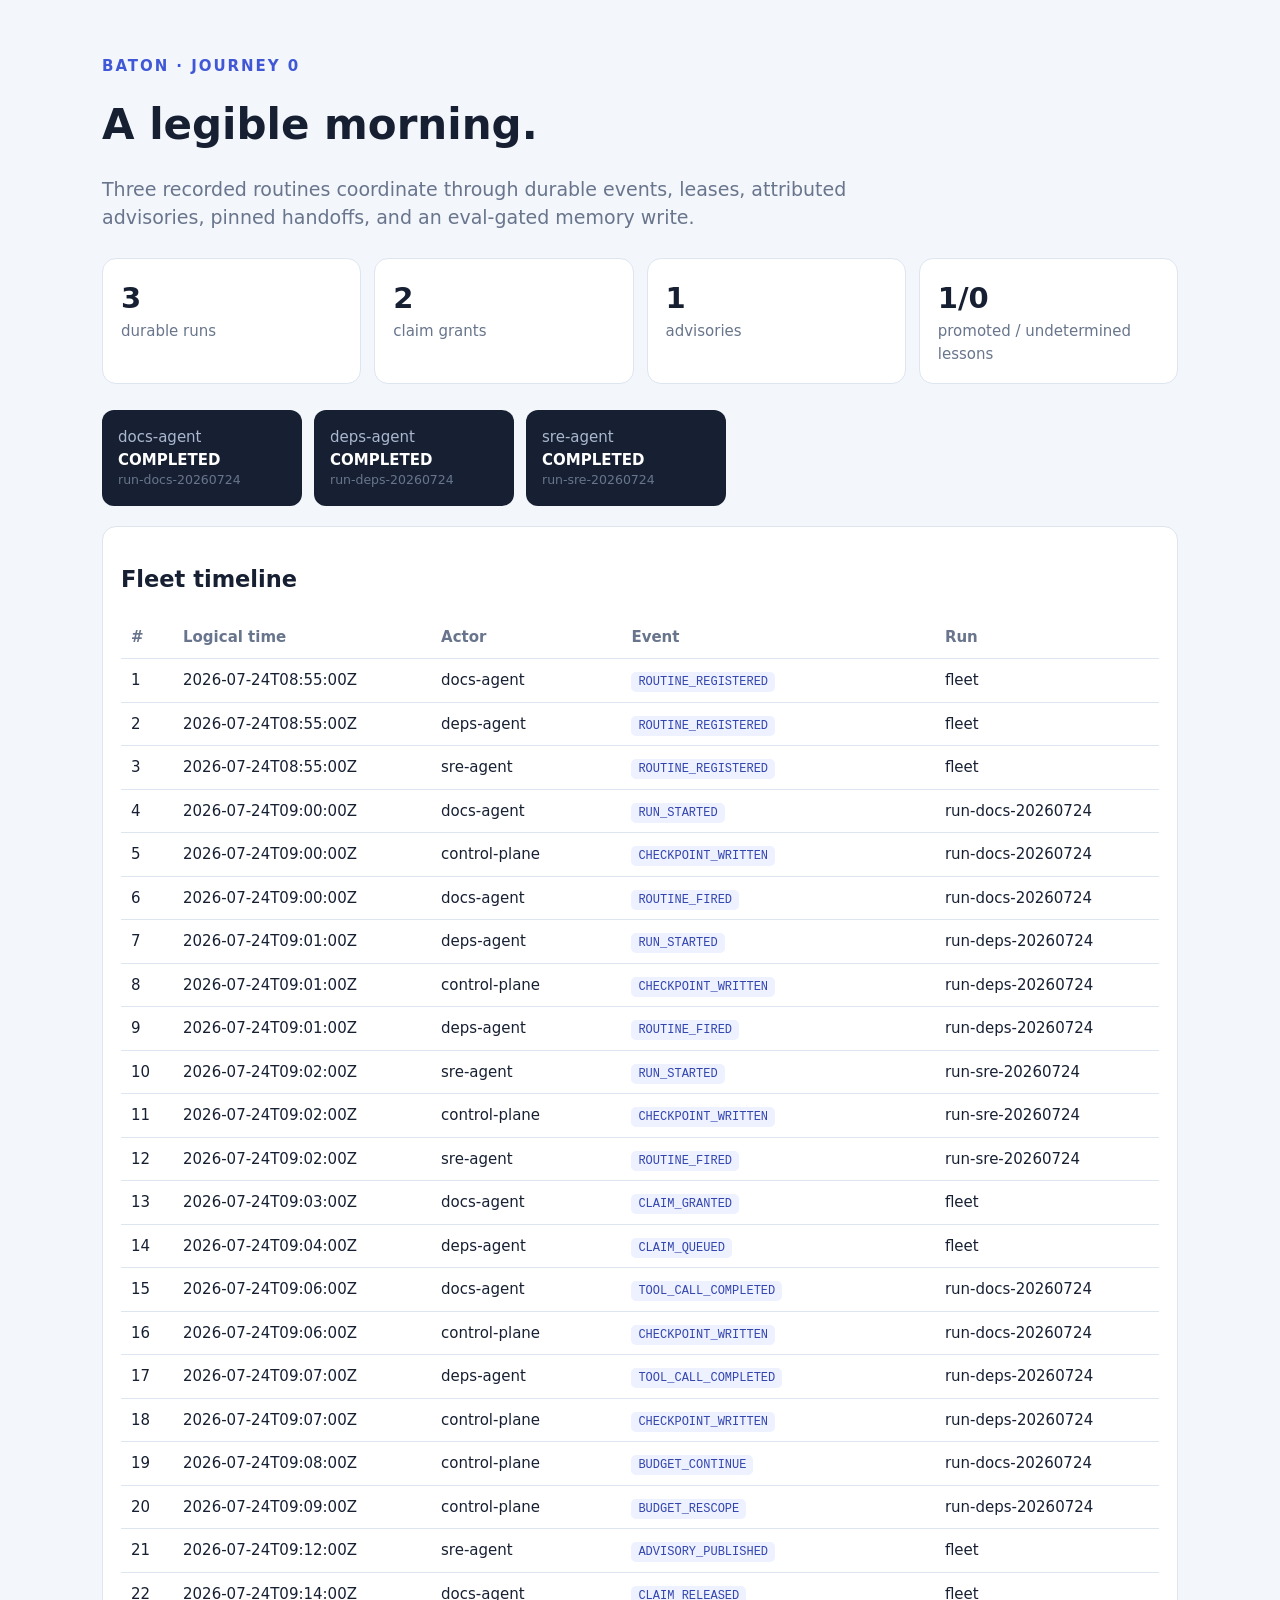
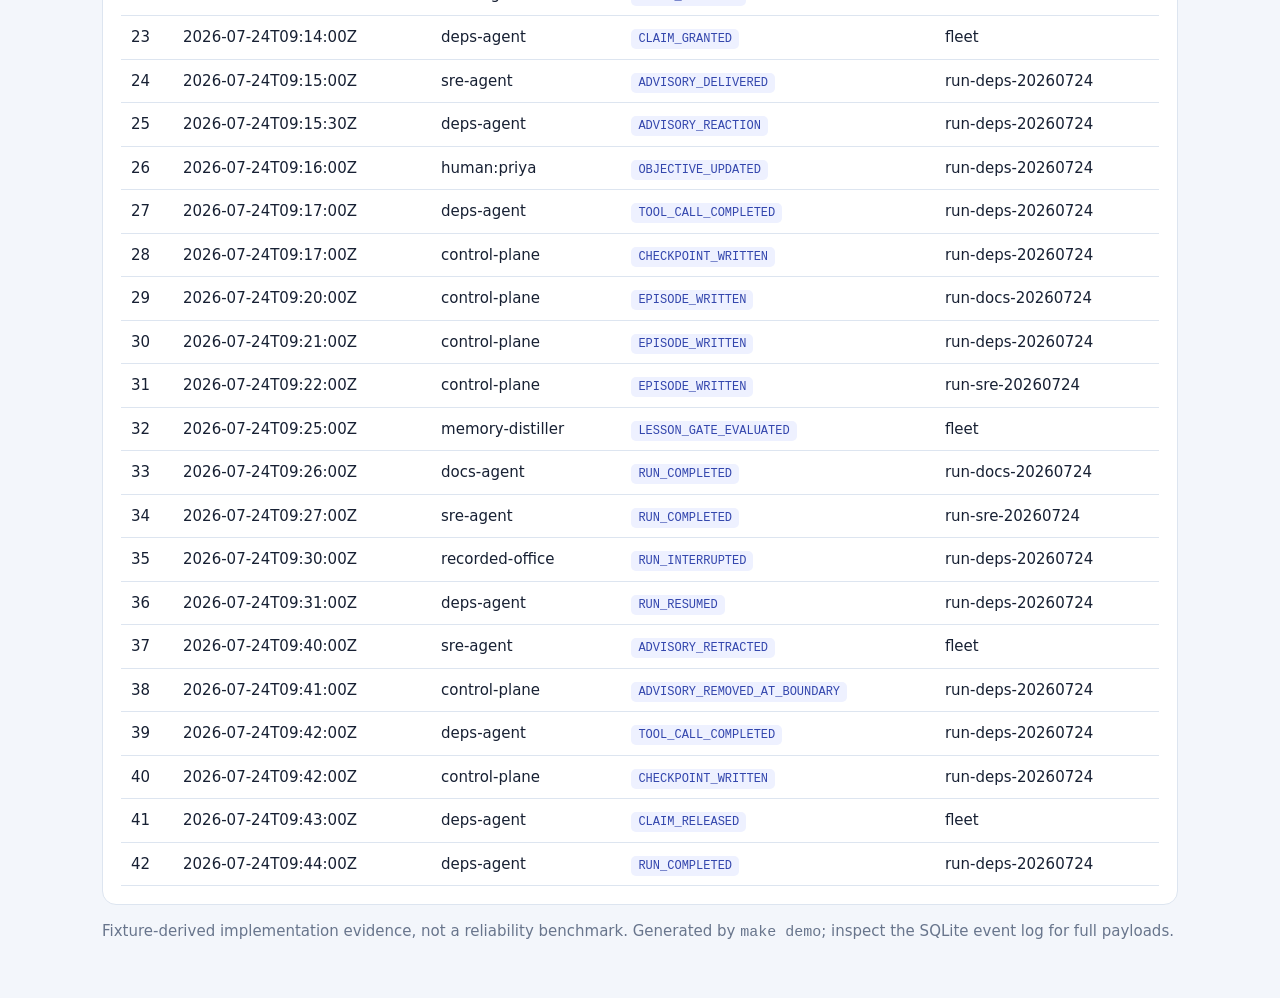
==== docs/index.html @ bcf2fb65 "feat: ship deterministic baton alpha" ====
<!doctype html>
<html lang="en"><head><meta charset="utf-8">
<meta name="viewport" content="width=device-width,initial-scale=1">
<meta http-equiv="refresh" content="0;url=demo/">
<title>BATON demo</title></head>
<body><p><a href="demo/">Open the BATON fleet timeline</a>.</p></body>
</html>
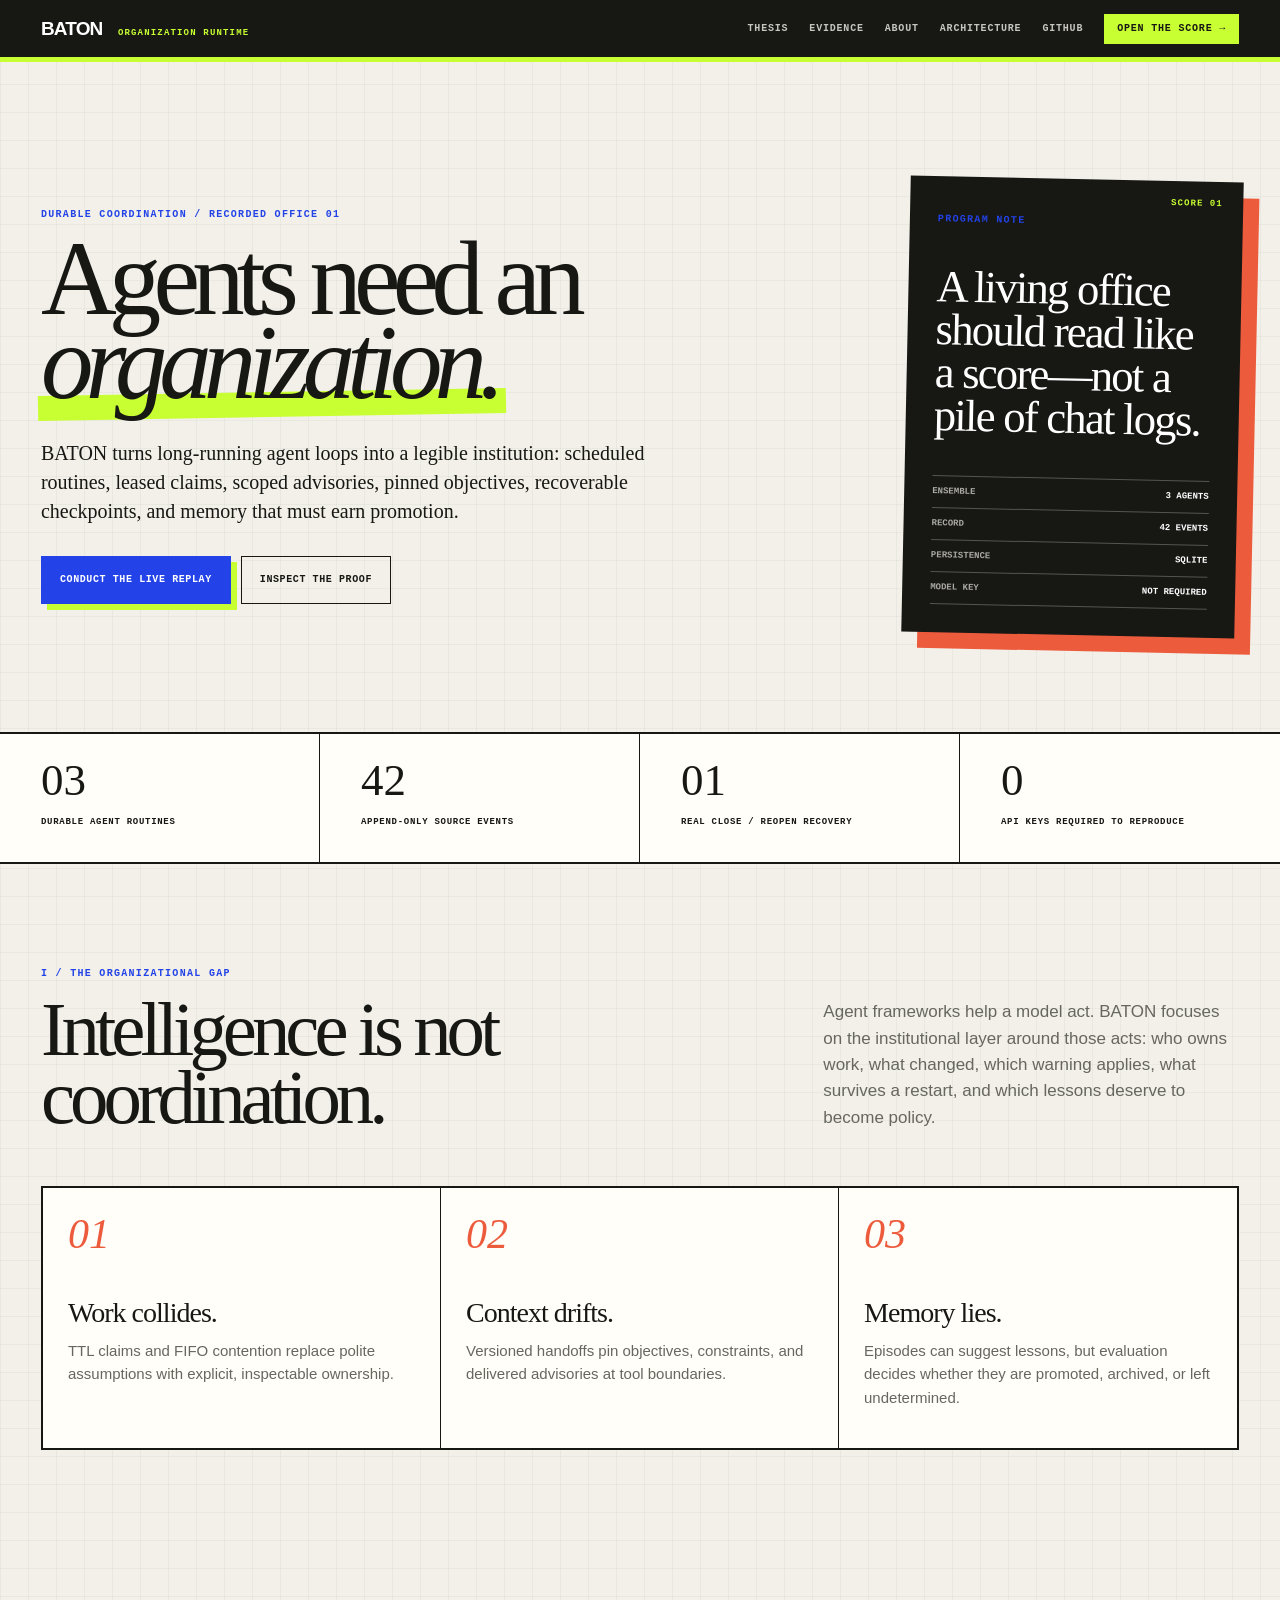
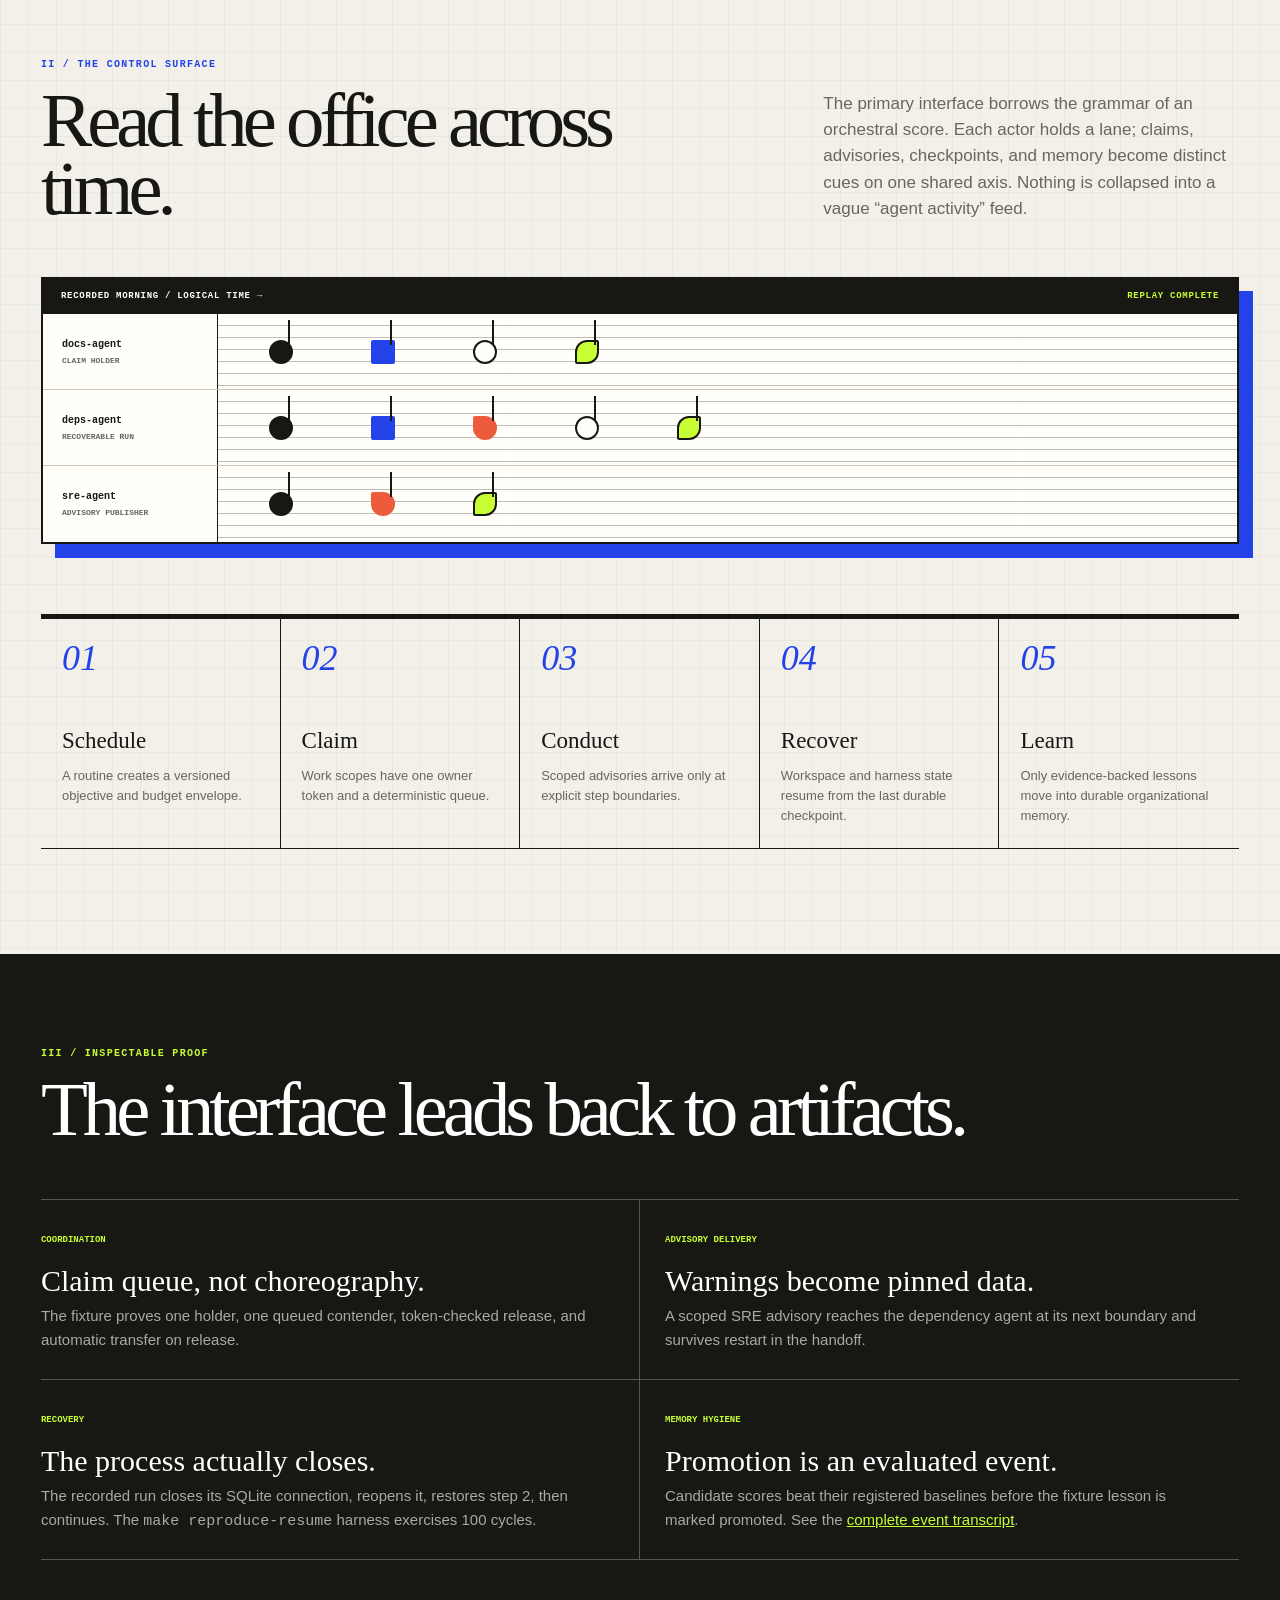
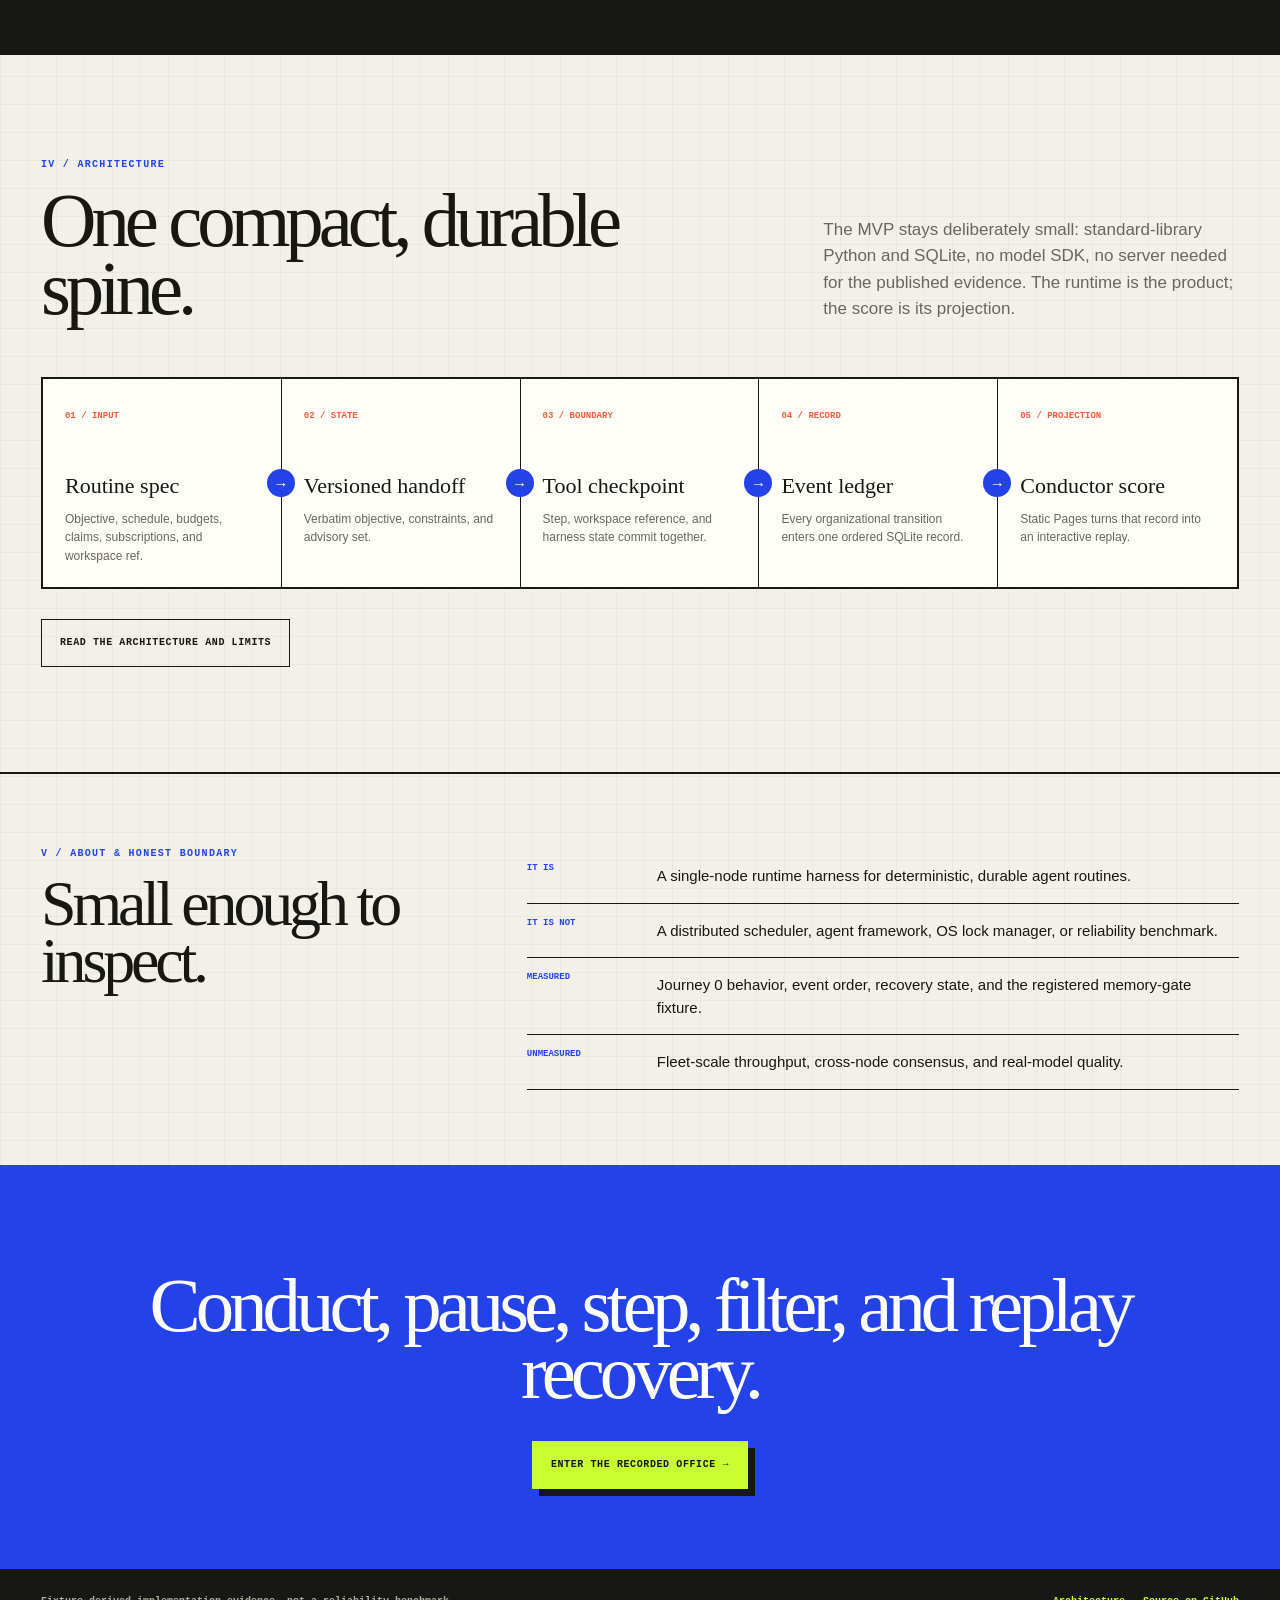
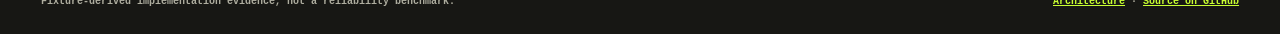
==== commit 173749a1: "site: launch full interactive product experience" ====
--- a/docs/index.html
+++ b/docs/index.html
@@ -1,7 +1,140 @@
 <!doctype html>
 <html lang="en"><head><meta charset="utf-8">
 <meta name="viewport" content="width=device-width,initial-scale=1">
-<meta http-equiv="refresh" content="0;url=demo/">
-<title>BATON demo</title></head>
-<body><p><a href="demo/">Open the BATON fleet timeline</a>.</p></body>
+<meta name="description" content="BATON is a durable organization runtime for
+coordinated agent routines, recoverable handoffs, and eval-gated memory.">
+<meta name="color-scheme" content="light">
+<link rel="stylesheet" href="assets/site.css">
+<title>BATON — a durable organization for agents</title></head>
+<body><a class="skip-link" href="#main">Skip to content</a>
+<header class="site-nav"><a class="brand" href="./">BATON
+<span>organization runtime</span></a><nav aria-label="Main navigation">
+<a href="#thesis">Thesis</a><a href="#evidence">Evidence</a>
+<a href="#about">About</a>
+<a href="architecture/">Architecture</a>
+<a href="https://github.com/Aneesh-Pothuru/baton">GitHub</a>
+<a class="score-link" href="demo/">Open the score →</a></nav></header>
+<main id="main"><section class="hero"><div><p class="eyebrow">Durable coordination /
+recorded office 01</p><h1>Agents need an <em>organization.</em></h1>
+<p class="hero-copy">BATON turns long-running agent loops into a legible
+institution: scheduled routines, leased claims, scoped advisories, pinned
+objectives, recoverable checkpoints, and memory that must earn promotion.</p>
+<div class="actions"><a class="button primary" href="demo/">Conduct the live
+replay</a><a class="button ghost" href="#evidence">Inspect the proof</a></div>
+</div><aside class="cover-note"><span class="proof-label">Program note</span>
+<p class="quote">A living office should read like a score—not a pile of
+chat logs.</p><ul class="cover-facts"><li><span>Ensemble</span>
+<strong>3 agents</strong></li><li><span>Record</span>
+<strong>42 events</strong></li><li><span>Persistence</span>
+<strong>SQLite</strong></li><li><span>Model key</span>
+<strong>Not required</strong></li></ul></aside></section>
+<section class="proof-ribbon" aria-label="Recorded implementation proof">
+<div class="proof"><strong>03</strong><span>durable agent routines</span></div>
+<div class="proof"><strong>42</strong><span>append-only source events</span></div>
+<div class="proof"><strong>01</strong><span>real close / reopen recovery</span></div>
+<div class="proof"><strong>0</strong><span>API keys required to reproduce</span></div>
+</section>
+<section class="section" id="thesis"><div class="section-heading"><div>
+<p class="section-index">I / The organizational gap</p>
+<h2>Intelligence is not coordination.</h2></div>
+<p>Agent frameworks help a model act. BATON focuses on the institutional layer
+around those acts: who owns work, what changed, which warning applies, what
+survives a restart, and which lessons deserve to become policy.</p></div>
+<div class="problem-grid"><article class="problem"><b>01</b>
+<h3>Work collides.</h3><p>TTL claims and FIFO contention replace polite
+assumptions with explicit, inspectable ownership.</p></article>
+<article class="problem"><b>02</b><h3>Context drifts.</h3>
+<p>Versioned handoffs pin objectives, constraints, and delivered advisories at
+tool boundaries.</p></article><article class="problem"><b>03</b>
+<h3>Memory lies.</h3><p>Episodes can suggest lessons, but evaluation decides
+whether they are promoted, archived, or left undetermined.</p></article></div>
+</section>
+<section class="section"><div class="section-heading"><div>
+<p class="section-index">II / The control surface</p>
+<h2>Read the office across time.</h2></div>
+<p>The primary interface borrows the grammar of an orchestral score. Each actor
+holds a lane; claims, advisories, checkpoints, and memory become distinct cues
+on one shared axis. Nothing is collapsed into a vague “agent activity” feed.</p>
+</div><div class="score-preview" aria-label="Preview of the BATON score">
+<div class="preview-top"><span>Recorded morning / logical time →</span>
+<strong>Replay complete</strong></div>
+<div class="preview-row"><div class="preview-label">docs-agent
+<small>claim holder</small></div><div class="staff"><i class="note"></i>
+<i class="note claim"></i><i class="note hollow"></i>
+<i class="note memory"></i></div></div>
+<div class="preview-row"><div class="preview-label">deps-agent
+<small>recoverable run</small></div><div class="staff">
+<i class="note"></i><i class="note claim"></i>
+<i class="note warning"></i><i class="note hollow"></i>
+<i class="note memory"></i></div></div>
+<div class="preview-row"><div class="preview-label">sre-agent
+<small>advisory publisher</small></div><div class="staff">
+<i class="note"></i><i class="note warning"></i>
+<i class="note memory"></i></div></div></div>
+<div class="journey" aria-label="BATON coordination loop">
+<article class="act"><strong>01</strong><h3>Schedule</h3>
+<p>A routine creates a versioned objective and budget envelope.</p></article>
+<article class="act"><strong>02</strong><h3>Claim</h3>
+<p>Work scopes have one owner token and a deterministic queue.</p></article>
+<article class="act"><strong>03</strong><h3>Conduct</h3>
+<p>Scoped advisories arrive only at explicit step boundaries.</p></article>
+<article class="act"><strong>04</strong><h3>Recover</h3>
+<p>Workspace and harness state resume from the last durable checkpoint.</p></article>
+<article class="act"><strong>05</strong><h3>Learn</h3>
+<p>Only evidence-backed lessons move into durable organizational memory.</p>
+</article></div></section>
+<section class="evidence-band" id="evidence"><div class="evidence">
+<p class="section-index">III / Inspectable proof</p>
+<h2>The interface leads back to artifacts.</h2>
+<div class="evidence-grid"><article class="evidence-item">
+<b>Coordination</b><h3>Claim queue, not choreography.</h3>
+<p>The fixture proves one holder, one queued contender, token-checked release,
+and automatic transfer on release.</p></article>
+<article class="evidence-item"><b>Advisory delivery</b>
+<h3>Warnings become pinned data.</h3><p>A scoped SRE advisory reaches the
+dependency agent at its next boundary and survives restart in the handoff.</p>
+</article><article class="evidence-item"><b>Recovery</b>
+<h3>The process actually closes.</h3><p>The recorded run closes its SQLite
+connection, reopens it, restores step 2, then continues. The
+<code>make reproduce-resume</code> harness exercises 100 cycles.</p></article>
+<article class="evidence-item"><b>Memory hygiene</b>
+<h3>Promotion is an evaluated event.</h3><p>Candidate scores beat their
+registered baselines before the fixture lesson is marked promoted. See the
+<a href="demo/">complete event transcript</a>.</p></article></div></div></section>
+<section class="architecture"><div class="section-heading"><div>
+<p class="section-index">IV / Architecture</p>
+<h2>One compact, durable spine.</h2></div><p>The MVP stays deliberately small:
+standard-library Python and SQLite, no model SDK, no server needed for the
+published evidence. The runtime is the product; the score is its projection.</p>
+</div><div class="architecture-flow" aria-label="BATON architecture flow">
+<article class="architecture-node"><span>01 / INPUT</span><h3>Routine spec</h3>
+<p>Objective, schedule, budgets, claims, subscriptions, and workspace ref.</p>
+</article><article class="architecture-node"><span>02 / STATE</span>
+<h3>Versioned handoff</h3><p>Verbatim objective, constraints, and advisory
+set.</p></article><article class="architecture-node"><span>03 / BOUNDARY</span>
+<h3>Tool checkpoint</h3><p>Step, workspace reference, and harness state commit
+together.</p></article><article class="architecture-node"><span>04 / RECORD</span>
+<h3>Event ledger</h3><p>Every organizational transition enters one ordered
+SQLite record.</p></article><article class="architecture-node">
+<span>05 / PROJECTION</span><h3>Conductor score</h3>
+<p>Static Pages turns that record into an interactive replay.</p></article>
+</div><div class="actions"><a class="button ghost" href="architecture/">
+Read the architecture and limits</a></div></section>
+<section class="boundary" id="about"><div>
+<p class="section-index">V / About &amp; honest boundary</p>
+<h2>Small enough to inspect.</h2></div><ul class="boundary-list">
+<li><strong>It is</strong><span>A single-node runtime harness for deterministic,
+durable agent routines.</span></li><li><strong>It is not</strong>
+<span>A distributed scheduler, agent framework, OS lock manager, or reliability
+benchmark.</span></li><li><strong>Measured</strong><span>Journey 0 behavior,
+event order, recovery state, and the registered memory-gate fixture.</span></li>
+<li><strong>Unmeasured</strong><span>Fleet-scale throughput, cross-node
+consensus, and real-model quality.</span></li></ul></section>
+<section class="cta"><p class="section-index">The full score is interactive</p>
+<h2>Conduct, pause, step, filter, and replay recovery.</h2>
+<a class="button" href="demo/">Enter the recorded office →</a></section></main>
+<footer class="site-footer"><span>Fixture-derived implementation evidence,
+not a reliability benchmark.</span><span><a href="architecture/">Architecture</a>
+· <a href="https://github.com/Aneesh-Pothuru/baton">Source on GitHub</a></span>
+</footer></body>
 </html>
--- a/docs/assets/site.css
+++ b/docs/assets/site.css
@@ -0,0 +1,861 @@
+:root {
+  --paper: #f2f0e8;
+  --sheet: #fffef8;
+  --ink: #171714;
+  --muted: #67665f;
+  --hair: #c9c5b7;
+  --blue: #2343e8;
+  --red: #ed5b3d;
+  --acid: #c8ff32;
+  --mint: #5ed5ab;
+}
+
+* {
+  box-sizing: border-box;
+}
+
+html {
+  scroll-behavior: smooth;
+}
+
+body {
+  margin: 0;
+  color: var(--ink);
+  background:
+    linear-gradient(rgba(23, 23, 20, .035) 1px, transparent 1px),
+    linear-gradient(90deg, rgba(23, 23, 20, .035) 1px, transparent 1px),
+    var(--paper);
+  background-size: 28px 28px;
+  font: 15px/1.55 Arial, Helvetica, sans-serif;
+}
+
+a {
+  color: inherit;
+}
+
+a:focus-visible,
+summary:focus-visible {
+  outline: 3px solid var(--blue);
+  outline-offset: 4px;
+}
+
+.skip-link {
+  position: absolute;
+  left: 16px;
+  top: -80px;
+  z-index: 100;
+  padding: 10px 14px;
+  color: var(--ink);
+  background: var(--acid);
+  font: 800 11px/1 ui-monospace, SFMono-Regular, Menlo, monospace;
+  text-transform: uppercase;
+  text-decoration: none;
+}
+
+.skip-link:focus {
+  top: 12px;
+}
+
+.site-nav {
+  min-height: 62px;
+  padding: 0 3.2vw;
+  display: flex;
+  align-items: center;
+  justify-content: space-between;
+  gap: 28px;
+  color: #fff;
+  background: var(--ink);
+  border-bottom: 5px solid var(--acid);
+}
+
+.brand {
+  text-decoration: none;
+  font-size: 19px;
+  font-weight: 900;
+  letter-spacing: -.045em;
+}
+
+.brand span {
+  margin-left: 11px;
+  color: var(--acid);
+  font: 600 9px/1 ui-monospace, SFMono-Regular, Menlo, monospace;
+  letter-spacing: .13em;
+  text-transform: uppercase;
+}
+
+.site-nav nav {
+  display: flex;
+  align-items: center;
+  gap: 21px;
+}
+
+.site-nav nav a {
+  color: #c6c6bf;
+  text-decoration: none;
+  font: 700 10px/1 ui-monospace, SFMono-Regular, Menlo, monospace;
+  letter-spacing: .08em;
+  text-transform: uppercase;
+}
+
+.site-nav nav a:hover {
+  color: var(--acid);
+}
+
+.site-nav .score-link {
+  padding: 10px 13px;
+  color: var(--ink);
+  background: var(--acid);
+}
+
+.hero,
+.section,
+.evidence,
+.architecture,
+.boundary {
+  max-width: 1500px;
+  margin: auto;
+  padding-left: 3.2vw;
+  padding-right: 3.2vw;
+}
+
+.hero {
+  min-height: 670px;
+  padding-top: 74px;
+  padding-bottom: 54px;
+  display: grid;
+  grid-template-columns: minmax(0, 1.4fr) minmax(320px, .6fr);
+  gap: 7vw;
+  align-items: center;
+}
+
+.eyebrow,
+.section-index,
+.proof-label {
+  margin: 0 0 17px;
+  color: var(--blue);
+  font: 800 10px/1 ui-monospace, SFMono-Regular, Menlo, monospace;
+  letter-spacing: .13em;
+  text-transform: uppercase;
+}
+
+h1,
+h2,
+h3,
+.quote {
+  font-family: Georgia, "Times New Roman", serif;
+  font-weight: 400;
+}
+
+h1 {
+  max-width: 980px;
+  margin: 0;
+  font-size: clamp(60px, 8.2vw, 128px);
+  line-height: .8;
+  letter-spacing: -.075em;
+}
+
+h1 em {
+  position: relative;
+  z-index: 0;
+}
+
+h1 em::after {
+  content: "";
+  position: absolute;
+  z-index: -1;
+  left: -.03em;
+  right: -.08em;
+  bottom: .04em;
+  height: .24em;
+  background: var(--acid);
+  transform: rotate(-1deg);
+}
+
+.hero-copy {
+  max-width: 670px;
+  margin: 34px 0 0;
+  font: 20px/1.45 Georgia, "Times New Roman", serif;
+}
+
+.actions {
+  margin-top: 30px;
+  display: flex;
+  gap: 10px;
+  flex-wrap: wrap;
+}
+
+.button {
+  min-height: 48px;
+  padding: 0 18px;
+  display: inline-flex;
+  align-items: center;
+  border: 1px solid var(--ink);
+  color: #fff;
+  background: var(--ink);
+  text-decoration: none;
+  font: 800 10px/1 ui-monospace, SFMono-Regular, Menlo, monospace;
+  letter-spacing: .06em;
+  text-transform: uppercase;
+}
+
+.button.primary {
+  color: #fff;
+  background: var(--blue);
+  border-color: var(--blue);
+  box-shadow: 6px 6px 0 var(--acid);
+}
+
+.button.ghost {
+  color: var(--ink);
+  background: transparent;
+}
+
+.button:hover {
+  color: var(--ink);
+  background: var(--acid);
+  border-color: var(--ink);
+}
+
+.cover-note {
+  position: relative;
+  padding: 28px;
+  color: #fff;
+  background: var(--ink);
+  transform: rotate(1.2deg);
+  box-shadow: 16px 16px 0 var(--red);
+}
+
+.cover-note::before {
+  content: "SCORE 01";
+  position: absolute;
+  right: 20px;
+  top: 18px;
+  color: var(--acid);
+  font: 800 9px/1 ui-monospace, SFMono-Regular, Menlo, monospace;
+  letter-spacing: .12em;
+}
+
+.cover-note .quote {
+  margin: 38px 0 38px;
+  font-size: clamp(31px, 3.5vw, 52px);
+  line-height: .96;
+  letter-spacing: -.04em;
+}
+
+.cover-facts {
+  margin: 0;
+  padding: 0;
+  list-style: none;
+  border-bottom: 1px solid #55554f;
+}
+
+.cover-facts li {
+  padding: 11px 0;
+  display: flex;
+  justify-content: space-between;
+  gap: 18px;
+  border-top: 1px solid #55554f;
+  color: #aaa9a2;
+  font: 700 9px/1 ui-monospace, SFMono-Regular, Menlo, monospace;
+  text-transform: uppercase;
+}
+
+.cover-facts strong {
+  color: #fff;
+}
+
+.proof-ribbon {
+  display: grid;
+  grid-template-columns: repeat(4, 1fr);
+  border-top: 2px solid var(--ink);
+  border-bottom: 2px solid var(--ink);
+  background: var(--sheet);
+}
+
+.proof {
+  min-height: 128px;
+  padding: 24px 3.2vw;
+  border-right: 1px solid var(--ink);
+}
+
+.proof:last-child {
+  border-right: 0;
+}
+
+.proof strong {
+  display: block;
+  font: 400 45px/1 Georgia, "Times New Roman", serif;
+}
+
+.proof span {
+  display: block;
+  margin-top: 13px;
+  font: 800 9px/1.35 ui-monospace, SFMono-Regular, Menlo, monospace;
+  letter-spacing: .08em;
+  text-transform: uppercase;
+}
+
+.section {
+  padding-top: 105px;
+  padding-bottom: 105px;
+}
+
+.section-heading {
+  display: grid;
+  grid-template-columns: minmax(0, 1fr) minmax(300px, .6fr);
+  gap: 7vw;
+  align-items: end;
+  margin-bottom: 55px;
+}
+
+h2 {
+  max-width: 870px;
+  margin: 0;
+  font-size: clamp(45px, 6vw, 88px);
+  line-height: .88;
+  letter-spacing: -.065em;
+}
+
+.section-heading > p {
+  max-width: 520px;
+  margin: 0;
+  color: var(--muted);
+  font-size: 17px;
+}
+
+.problem-grid {
+  display: grid;
+  grid-template-columns: repeat(3, 1fr);
+  border: 2px solid var(--ink);
+  background: var(--sheet);
+}
+
+.problem {
+  min-height: 260px;
+  padding: 25px;
+  border-right: 1px solid var(--ink);
+}
+
+.problem:last-child {
+  border-right: 0;
+}
+
+.problem b {
+  color: var(--red);
+  font: italic 400 42px/1 Georgia, "Times New Roman", serif;
+}
+
+.problem h3 {
+  margin: 44px 0 12px;
+  font-size: 28px;
+  line-height: 1;
+  letter-spacing: -.035em;
+}
+
+.problem p {
+  margin: 0;
+  color: var(--muted);
+}
+
+.score-preview {
+  border: 2px solid var(--ink);
+  background: var(--sheet);
+  box-shadow: 14px 14px 0 var(--blue);
+}
+
+.preview-top {
+  padding: 13px 18px;
+  display: flex;
+  justify-content: space-between;
+  gap: 24px;
+  color: #fff;
+  background: var(--ink);
+  font: 700 9px/1 ui-monospace, SFMono-Regular, Menlo, monospace;
+  letter-spacing: .08em;
+  text-transform: uppercase;
+}
+
+.preview-top strong {
+  color: var(--acid);
+}
+
+.preview-row {
+  min-height: 76px;
+  display: grid;
+  grid-template-columns: 175px 1fr;
+  border-bottom: 1px solid var(--hair);
+}
+
+.preview-row:last-child {
+  border-bottom: 0;
+}
+
+.preview-label {
+  padding: 19px;
+  display: flex;
+  flex-direction: column;
+  justify-content: center;
+  border-right: 1px solid var(--ink);
+  font: 800 10px/1.2 ui-monospace, SFMono-Regular, Menlo, monospace;
+}
+
+.preview-label small {
+  margin-top: 5px;
+  color: var(--muted);
+  font-size: 8px;
+  text-transform: uppercase;
+}
+
+.staff {
+  position: relative;
+  display: flex;
+  align-items: center;
+  gap: 8.5%;
+  padding: 0 5%;
+  background:
+    repeating-linear-gradient(
+      to bottom,
+      transparent 0,
+      transparent 11px,
+      rgba(23, 23, 20, .28) 11px,
+      rgba(23, 23, 20, .28) 12px
+    );
+}
+
+.note {
+  position: relative;
+  width: 24px;
+  height: 24px;
+  display: block;
+  border: 2px solid var(--ink);
+  border-radius: 50%;
+  background: var(--ink);
+}
+
+.note::after {
+  content: "";
+  position: absolute;
+  left: 17px;
+  bottom: 17px;
+  width: 2px;
+  height: 25px;
+  background: var(--ink);
+}
+
+.note.claim {
+  border-radius: 2px;
+  background: var(--blue);
+  border-color: var(--blue);
+}
+
+.note.warning {
+  border-radius: 2px 50% 50%;
+  background: var(--red);
+  border-color: var(--red);
+}
+
+.note.memory {
+  border-radius: 50% 2px;
+  background: var(--acid);
+}
+
+.note.hollow {
+  background: var(--sheet);
+}
+
+.journey {
+  margin-top: 70px;
+  display: grid;
+  grid-template-columns: repeat(5, 1fr);
+  border-top: 5px solid var(--ink);
+  border-bottom: 1px solid var(--ink);
+}
+
+.act {
+  min-height: 220px;
+  padding: 21px;
+  border-right: 1px solid var(--ink);
+}
+
+.act:last-child {
+  border-right: 0;
+}
+
+.act strong {
+  color: var(--blue);
+  font: italic 400 36px/1 Georgia, "Times New Roman", serif;
+}
+
+.act h3 {
+  margin: 46px 0 8px;
+  font-size: 23px;
+}
+
+.act p {
+  margin: 0;
+  color: var(--muted);
+  font-size: 13px;
+}
+
+.evidence-band {
+  color: #fff;
+  background: var(--ink);
+}
+
+.evidence {
+  padding-top: 95px;
+  padding-bottom: 95px;
+}
+
+.evidence .section-index {
+  color: var(--acid);
+}
+
+.evidence h2 {
+  max-width: 930px;
+}
+
+.evidence-grid {
+  margin-top: 56px;
+  display: grid;
+  grid-template-columns: repeat(2, 1fr);
+  border-top: 1px solid #575750;
+}
+
+.evidence-item {
+  min-height: 180px;
+  padding: 25px 25px 25px 0;
+  border-bottom: 1px solid #575750;
+}
+
+.evidence-item:nth-child(odd) {
+  border-right: 1px solid #575750;
+}
+
+.evidence-item:nth-child(even) {
+  padding-left: 25px;
+}
+
+.evidence-item b {
+  color: var(--acid);
+  font: 700 9px/1 ui-monospace, SFMono-Regular, Menlo, monospace;
+  text-transform: uppercase;
+}
+
+.evidence-item h3 {
+  margin: 18px 0 8px;
+  font-size: 30px;
+  line-height: 1;
+}
+
+.evidence-item p {
+  max-width: 570px;
+  margin: 0;
+  color: #aaa9a2;
+}
+
+.evidence-item a {
+  color: var(--acid);
+}
+
+.architecture {
+  padding-top: 105px;
+  padding-bottom: 105px;
+}
+
+.architecture-flow {
+  margin: 50px 0 0;
+  display: grid;
+  grid-template-columns: repeat(5, 1fr);
+  border: 2px solid var(--ink);
+  background: var(--sheet);
+}
+
+.architecture-node {
+  position: relative;
+  min-height: 170px;
+  padding: 22px;
+  border-right: 1px solid var(--ink);
+}
+
+.architecture-node:last-child {
+  border-right: 0;
+}
+
+.architecture-node::after {
+  content: "→";
+  position: absolute;
+  z-index: 2;
+  right: -14px;
+  top: 50%;
+  width: 28px;
+  height: 28px;
+  display: grid;
+  place-items: center;
+  color: #fff;
+  background: var(--blue);
+  border-radius: 50%;
+  transform: translateY(-50%);
+}
+
+.architecture-node:last-child::after {
+  content: none;
+}
+
+.architecture-node span {
+  color: var(--red);
+  font: 800 9px/1 ui-monospace, SFMono-Regular, Menlo, monospace;
+}
+
+.architecture-node h3 {
+  margin: 44px 0 7px;
+  font-size: 22px;
+}
+
+.architecture-node p {
+  margin: 0;
+  color: var(--muted);
+  font-size: 12px;
+}
+
+.boundary {
+  padding-top: 75px;
+  padding-bottom: 75px;
+  display: grid;
+  grid-template-columns: minmax(0, .7fr) minmax(0, 1.3fr);
+  gap: 8vw;
+  border-top: 2px solid var(--ink);
+}
+
+.boundary h2 {
+  font-size: clamp(40px, 5vw, 68px);
+}
+
+.boundary-list {
+  margin: 0;
+  padding: 0;
+  list-style: none;
+}
+
+.boundary-list li {
+  padding: 15px 0;
+  display: grid;
+  grid-template-columns: 110px 1fr;
+  gap: 20px;
+  border-bottom: 1px solid var(--ink);
+}
+
+.boundary-list strong {
+  color: var(--blue);
+  font: 800 9px/1 ui-monospace, SFMono-Regular, Menlo, monospace;
+  text-transform: uppercase;
+}
+
+.cta {
+  padding: 80px 3.2vw;
+  color: #fff;
+  background: var(--blue);
+  text-align: center;
+}
+
+.cta h2 {
+  max-width: 1000px;
+  margin: auto;
+}
+
+.cta .button {
+  margin-top: 34px;
+  color: var(--ink);
+  background: var(--acid);
+  border-color: var(--acid);
+  box-shadow: 7px 7px 0 var(--ink);
+}
+
+.site-footer {
+  padding: 25px 3.2vw;
+  display: flex;
+  justify-content: space-between;
+  gap: 30px;
+  color: #aead9f;
+  background: var(--ink);
+  font: 600 10px/1.5 ui-monospace, SFMono-Regular, Menlo, monospace;
+}
+
+.site-footer a {
+  color: var(--acid);
+}
+
+.architecture-page .hero {
+  min-height: 520px;
+}
+
+.architecture-page .hero h1 {
+  font-size: clamp(55px, 7vw, 105px);
+}
+
+.architecture-page .section {
+  padding-top: 75px;
+}
+
+.detail-grid {
+  display: grid;
+  grid-template-columns: repeat(2, 1fr);
+  border: 2px solid var(--ink);
+  background: var(--sheet);
+}
+
+.detail {
+  min-height: 230px;
+  padding: 25px;
+  border-right: 1px solid var(--ink);
+  border-bottom: 1px solid var(--ink);
+}
+
+.detail:nth-child(even) {
+  border-right: 0;
+}
+
+.detail h3 {
+  margin: 30px 0 10px;
+  font-size: 29px;
+}
+
+.detail code {
+  color: var(--blue);
+}
+
+@media (max-width: 960px) {
+  .hero,
+  .section-heading,
+  .boundary {
+    grid-template-columns: 1fr;
+  }
+
+  .hero {
+    gap: 60px;
+  }
+
+  .cover-note {
+    max-width: 580px;
+  }
+
+  .problem-grid,
+  .architecture-flow {
+    grid-template-columns: 1fr;
+  }
+
+  .problem,
+  .architecture-node {
+    min-height: 0;
+    border-right: 0;
+    border-bottom: 1px solid var(--ink);
+  }
+
+  .architecture-node::after {
+    content: "↓";
+    right: 25px;
+    top: auto;
+    bottom: -14px;
+    transform: none;
+  }
+
+  .journey {
+    grid-template-columns: 1fr 1fr;
+  }
+
+  .act:nth-child(even) {
+    border-right: 0;
+  }
+
+  .act:last-child {
+    grid-column: 1 / -1;
+  }
+}
+
+@media (max-width: 700px) {
+  .site-nav {
+    padding: 15px 18px;
+    align-items: flex-start;
+  }
+
+  .brand span,
+  .site-nav nav a:not(.score-link) {
+    display: none;
+  }
+
+  .hero,
+  .section,
+  .evidence,
+  .architecture,
+  .boundary {
+    padding-left: 18px;
+    padding-right: 18px;
+  }
+
+  .hero {
+    min-height: 0;
+    padding-top: 50px;
+  }
+
+  h1 {
+    font-size: 61px;
+  }
+
+  .proof-ribbon,
+  .evidence-grid,
+  .detail-grid {
+    grid-template-columns: 1fr;
+  }
+
+  .proof {
+    border-right: 0;
+    border-bottom: 1px solid var(--ink);
+  }
+
+  .evidence-item:nth-child(odd) {
+    border-right: 0;
+  }
+
+  .evidence-item:nth-child(even) {
+    padding-left: 0;
+  }
+
+  .preview-row {
+    grid-template-columns: 120px 1fr;
+  }
+
+  .journey {
+    grid-template-columns: 1fr;
+  }
+
+  .act {
+    min-height: 0;
+    border-right: 0;
+    border-bottom: 1px solid var(--ink);
+  }
+
+  .act:last-child {
+    grid-column: auto;
+  }
+
+  .detail {
+    min-height: 0;
+    border-right: 0;
+  }
+
+  .boundary-list li {
+    grid-template-columns: 1fr;
+    gap: 8px;
+  }
+
+  .site-footer {
+    flex-direction: column;
+    padding: 22px 18px;
+  }
+}
+
+@media (prefers-reduced-motion: reduce) {
+  html {
+    scroll-behavior: auto;
+  }
+}
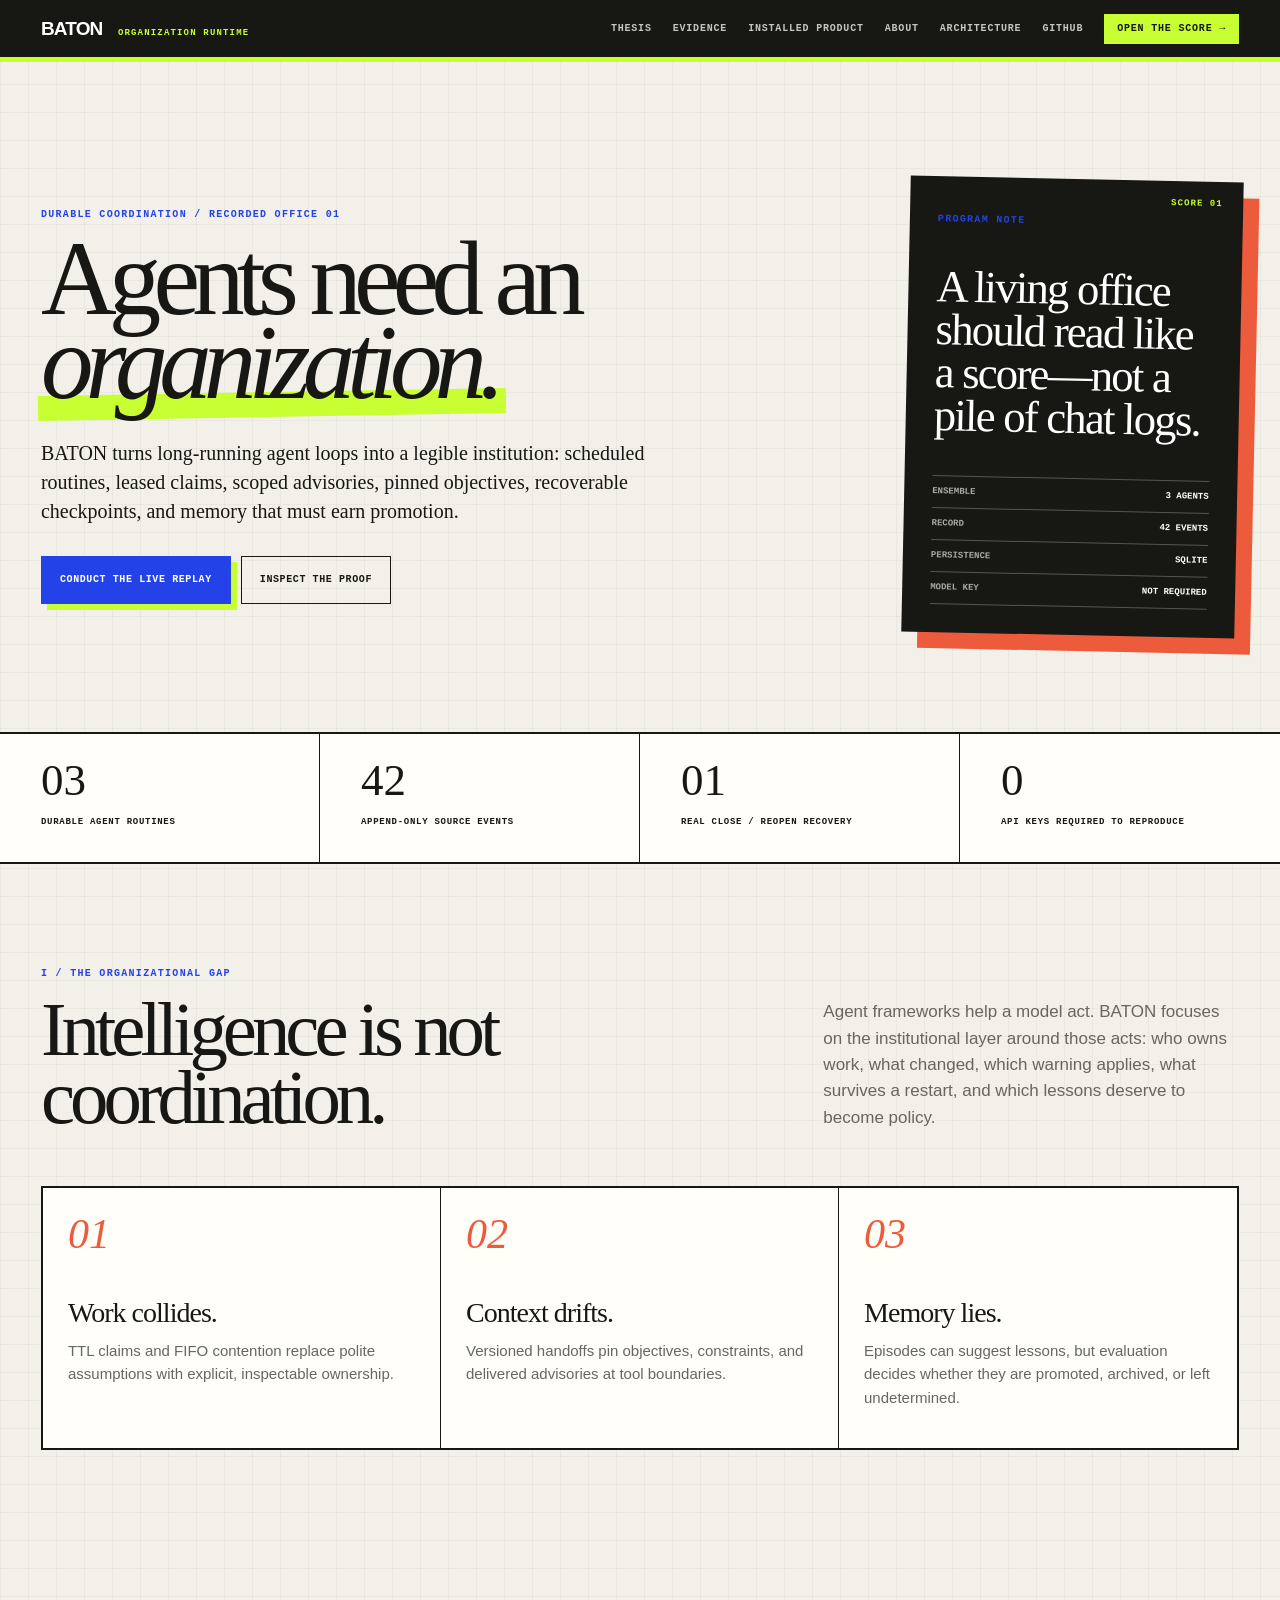
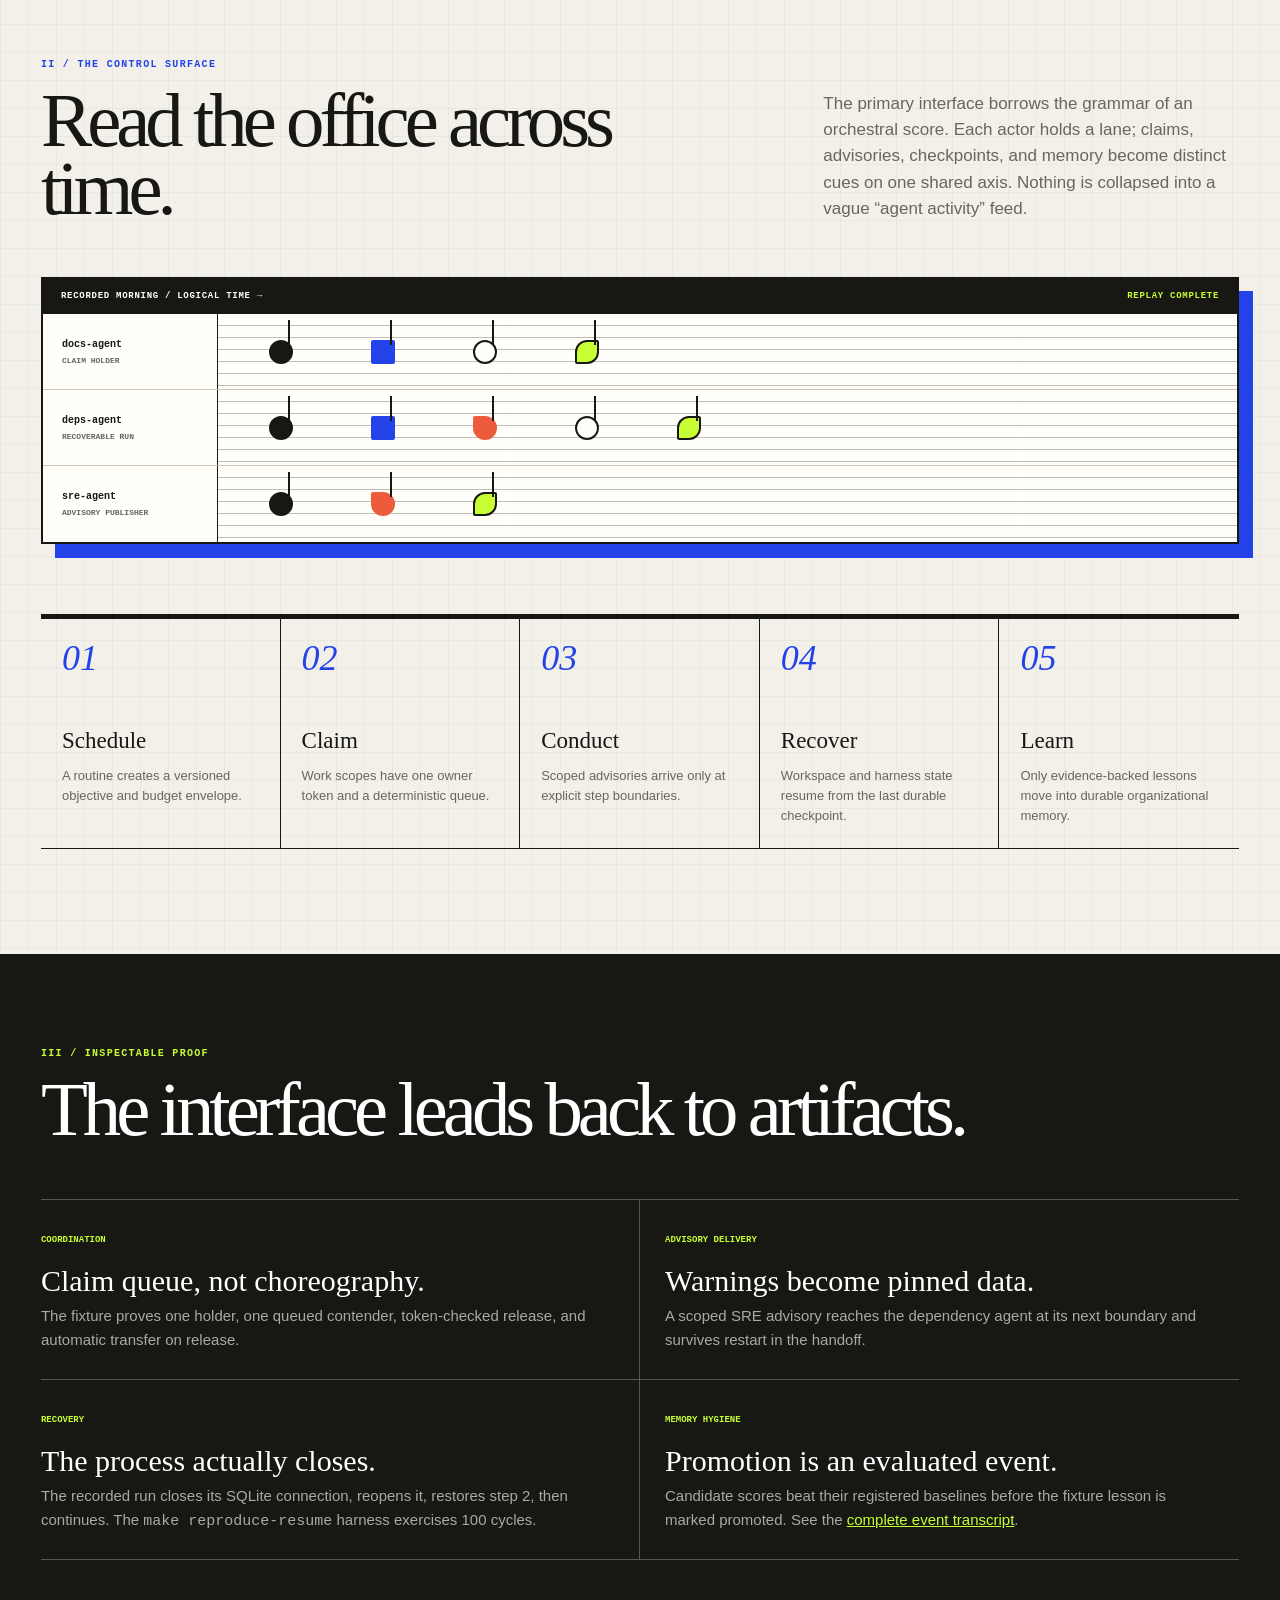
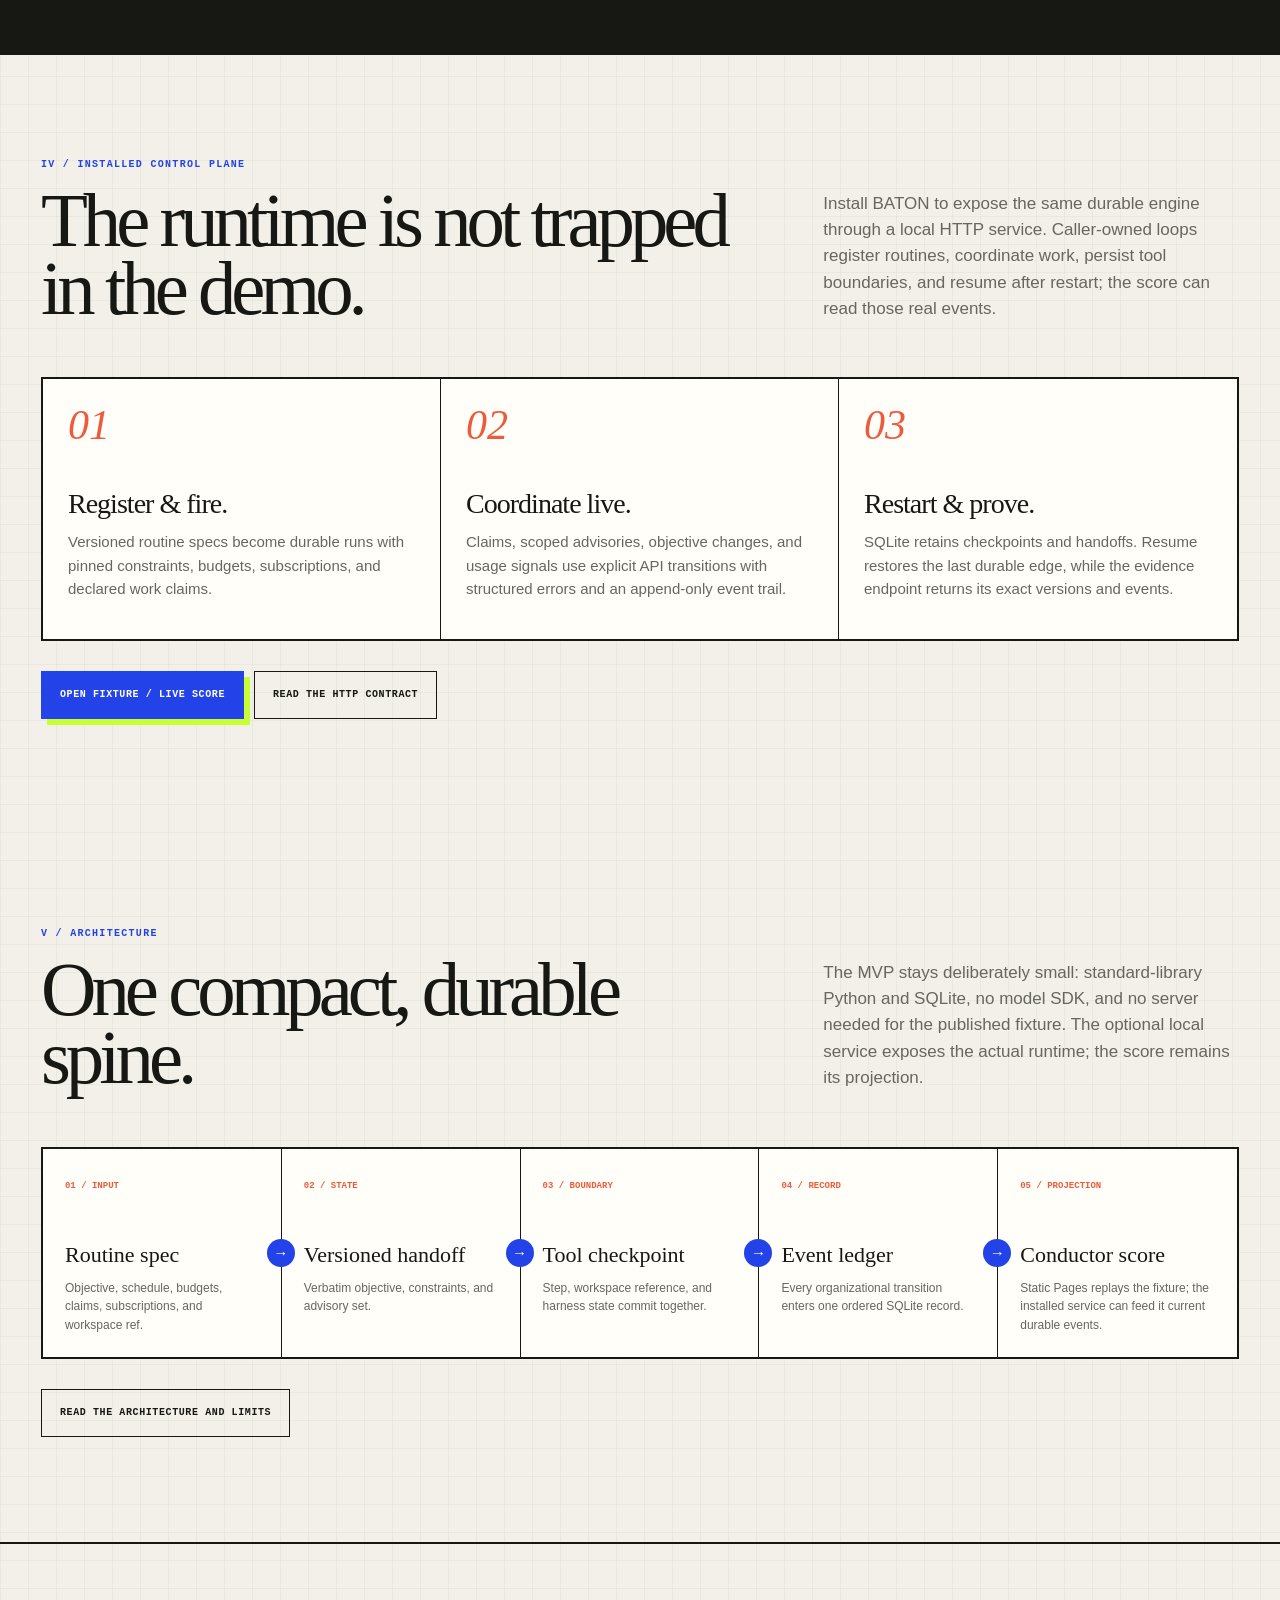
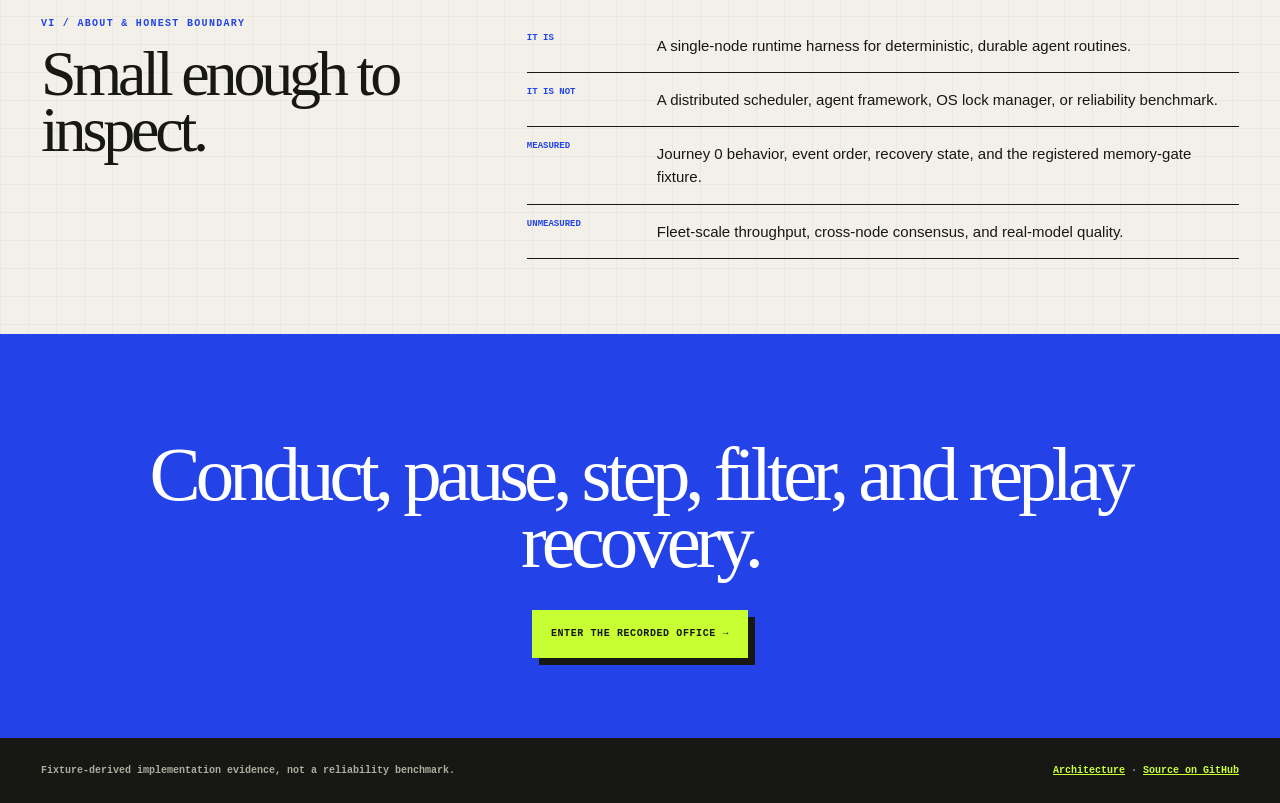
==== commit d8934bf1: "Build durable routine control plane and live score" ====
--- a/docs/index.html
+++ b/docs/index.html
@@ -10,6 +10,7 @@
 <header class="site-nav"><a class="brand" href="./">BATON
 <span>organization runtime</span></a><nav aria-label="Main navigation">
 <a href="#thesis">Thesis</a><a href="#evidence">Evidence</a>
+<a href="#installed">Installed product</a>
 <a href="#about">About</a>
 <a href="architecture/">Architecture</a>
 <a href="https://github.com/Aneesh-Pothuru/baton">GitHub</a>
@@ -101,11 +102,32 @@
 <h3>Promotion is an evaluated event.</h3><p>Candidate scores beat their
 registered baselines before the fixture lesson is marked promoted. See the
 <a href="demo/">complete event transcript</a>.</p></article></div></div></section>
+<section class="section" id="installed"><div class="section-heading"><div>
+<p class="section-index">IV / Installed control plane</p>
+<h2>The runtime is not trapped in the demo.</h2></div>
+<p>Install BATON to expose the same durable engine through a local HTTP
+service. Caller-owned loops register routines, coordinate work, persist tool
+boundaries, and resume after restart; the score can read those real events.</p>
+</div><div class="problem-grid"><article class="problem"><b>01</b>
+<h3>Register &amp; fire.</h3><p>Versioned routine specs become durable runs
+with pinned constraints, budgets, subscriptions, and declared work claims.</p>
+</article><article class="problem"><b>02</b><h3>Coordinate live.</h3>
+<p>Claims, scoped advisories, objective changes, and usage signals use explicit
+API transitions with structured errors and an append-only event trail.</p>
+</article><article class="problem"><b>03</b><h3>Restart &amp; prove.</h3>
+<p>SQLite retains checkpoints and handoffs. Resume restores the last durable
+edge, while the evidence endpoint returns its exact versions and events.</p>
+</article></div><div class="actions">
+<a class="button primary" href="demo/">Open fixture / live score</a>
+<a class="button ghost"
+href="https://github.com/Aneesh-Pothuru/baton/blob/main/docs/API.md">
+Read the HTTP contract</a></div></section>
 <section class="architecture"><div class="section-heading"><div>
-<p class="section-index">IV / Architecture</p>
+<p class="section-index">V / Architecture</p>
 <h2>One compact, durable spine.</h2></div><p>The MVP stays deliberately small:
-standard-library Python and SQLite, no model SDK, no server needed for the
-published evidence. The runtime is the product; the score is its projection.</p>
+standard-library Python and SQLite, no model SDK, and no server needed for the
+published fixture. The optional local service exposes the actual runtime; the
+score remains its projection.</p>
 </div><div class="architecture-flow" aria-label="BATON architecture flow">
 <article class="architecture-node"><span>01 / INPUT</span><h3>Routine spec</h3>
 <p>Objective, schedule, budgets, claims, subscriptions, and workspace ref.</p>
@@ -117,11 +139,12 @@
 <h3>Event ledger</h3><p>Every organizational transition enters one ordered
 SQLite record.</p></article><article class="architecture-node">
 <span>05 / PROJECTION</span><h3>Conductor score</h3>
-<p>Static Pages turns that record into an interactive replay.</p></article>
+<p>Static Pages replays the fixture; the installed service can feed it current
+durable events.</p></article>
 </div><div class="actions"><a class="button ghost" href="architecture/">
 Read the architecture and limits</a></div></section>
 <section class="boundary" id="about"><div>
-<p class="section-index">V / About &amp; honest boundary</p>
+<p class="section-index">VI / About &amp; honest boundary</p>
 <h2>Small enough to inspect.</h2></div><ul class="boundary-list">
 <li><strong>It is</strong><span>A single-node runtime harness for deterministic,
 durable agent routines.</span></li><li><strong>It is not</strong>
